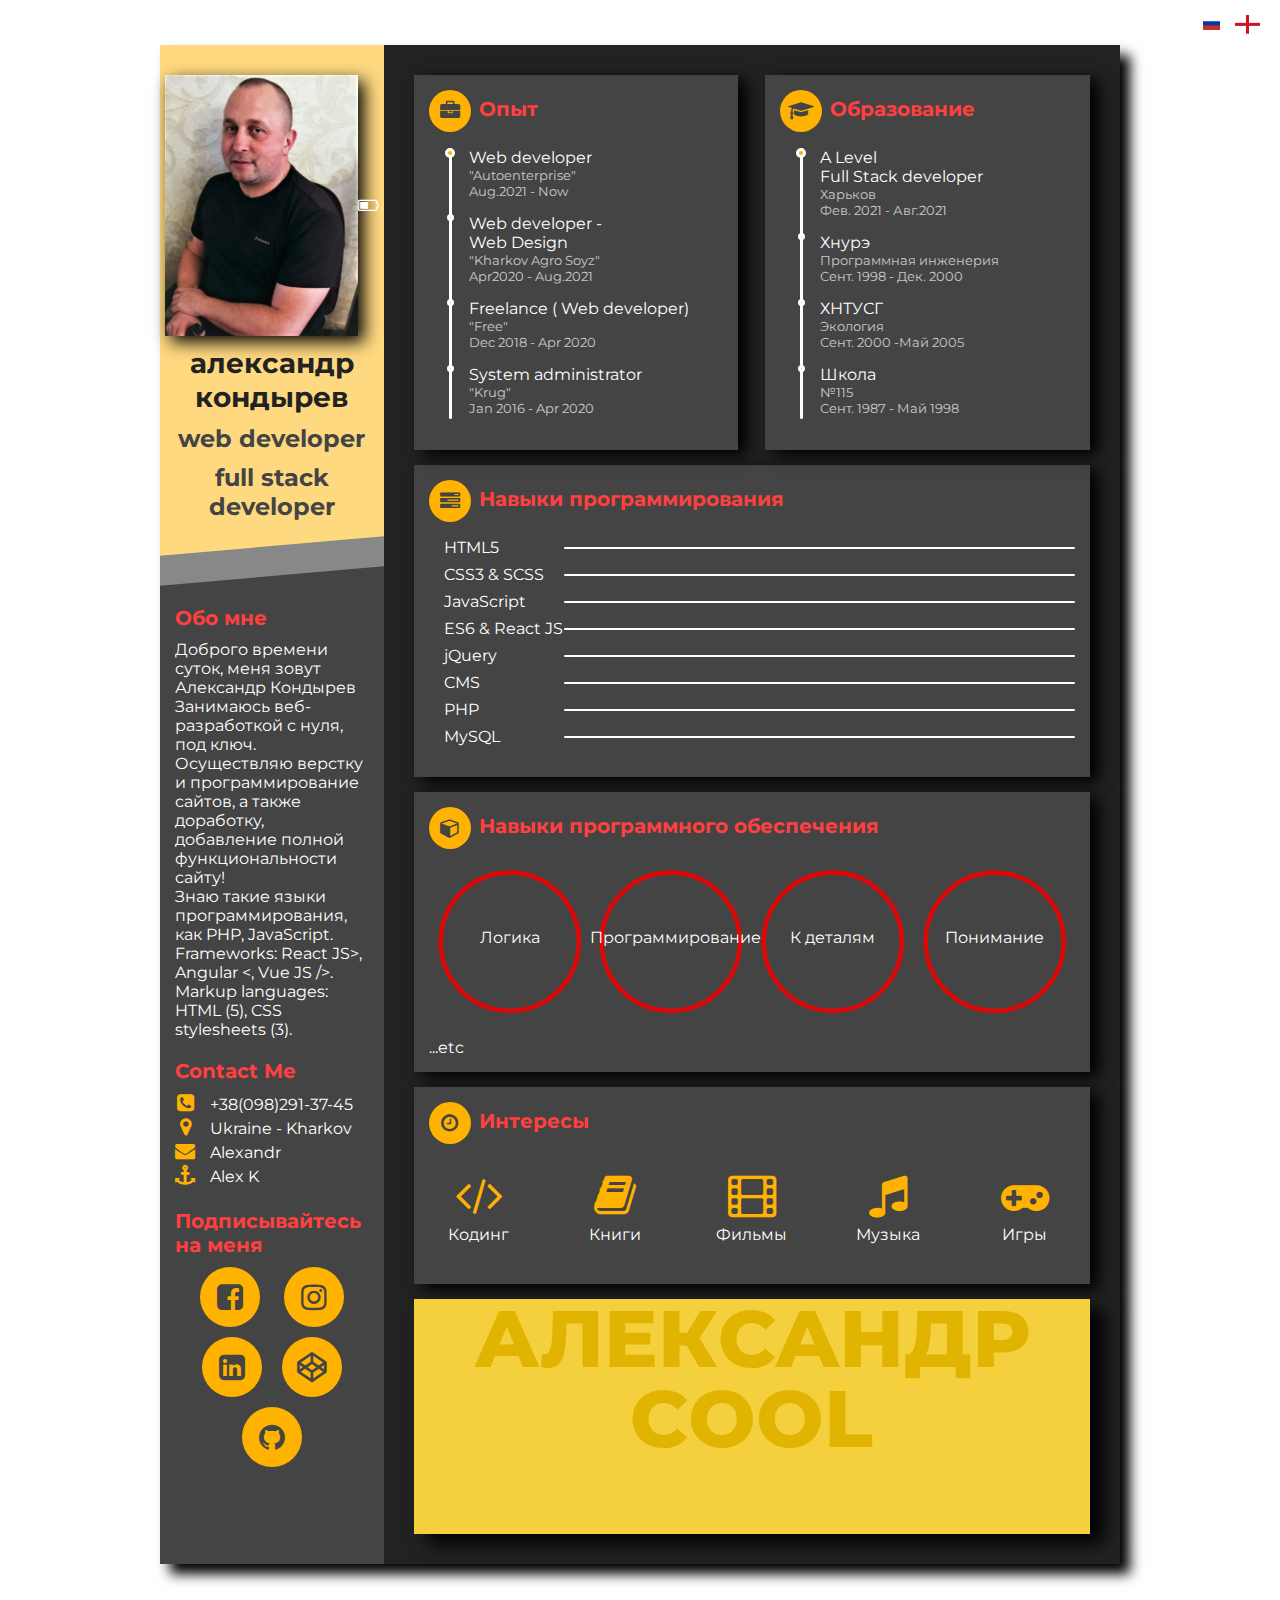
==== ru.html @ eabd2a56 "save" ====
<!DOCTYPE html>
<html lang="ru">
<head>
    <meta charset="UTF-8">
    <meta name="viewport" content="width=device-width, initial-scale=1.0">
    <link rel="stylesheet" href="style.css">
    <title>Resume</title>
    <script src="https://code.jquery.com/jquery-3.4.1.min.js" integrity="sha256-CSXorXvZcTkaix6Yvo6HppcZGetbYMGWSFlBw8HfCJo=" crossorigin="anonymous"></script>
</head>
<body>
  <div class="lang">
    <div class="language">
    <div class="ru "> <a href="ru.html"><svg xmlns="http://www.w3.org/2000/svg" id="flag-icon-css-ru" viewBox="0 0 640 480">
      <g fill-rule="evenodd" stroke-width="1pt">
        <path fill="#fff" d="M0 0h640v480H0z"/>
        <path fill="#0039a6" d="M0 160h640v320H0z"/>
        <path fill="#d52b1e" d="M0 320h640v160H0z"/>
      </g>
    </svg>ru</a></div>
    <div class="en"> <a href="index.html"><svg xmlns="http://www.w3.org/2000/svg" id="flag-icon-css-gb-eng" viewBox="0 0 640 480">
      <path fill="#fff" d="M0 0h640v480H0z"/>
      <path fill="#ce1124" d="M281.6 0h76.8v480h-76.8z"/>
      <path fill="#ce1124" d="M0 201.6h640v76.8H0z"/>
    </svg> en</a></div>
  </div>
  </div>
    <div class="resume">
        <div class="base">
          <div class="profile">
            <div class="photo">
              <img src="img/my photo.jpg" alt="">
              <i class="fa fa-battery-half" aria-hidden="true"></i>
            </div>
            <div class="info">
              <h1 class="name">Александр Кондырев</h1>
              <h2 class="job">Web developer</h2>
              <h2 class="job">Full Stack developer</h2>
            </div>
          </div>
          <div class="about">
            <h3>Обо мне</h3>Доброго времени суток, меня зовут Александр Кондырев
            Занимаюсь веб-разработкой с нуля, под ключ.
            Осуществляю верстку и программирование сайтов, а также доработку, добавление полной функциональности сайту!<br>
            Знаю такие языки программирования, как PHP, JavaScript.<br>
            Frameworks: React JS>, Angular <, Vue JS />.
            Markup languages: HTML (5), CSS stylesheets (3).
          </div>
          <div class="contact">
            <h3>Contact Me</h3>
            <div class="call"><a href="tel:80982913745"><i class="fa fa-phone-square" aria-hidden="true"></i><span>+38(098)291-37-45</span></a></div>
            <div class="address"><a href="https://www.google.com/maps/place/%D0%A0%D0%BE%D1%81%D1%82+%D0%A5%D0%BE%D0%BB%D0%BE%D0%B4%D0%BD%D0%BE%D0%B3%D0%BE%D1%80%D1%81%D0%BA%D0%B8%D0%B9/@49.9887131,36.2101151,13z/data=!4m13!1m7!3m6!1s0x4127a09f63ab0f8b:0x2d4c18681aa4be0a!2z0KXQsNGA0YzQutC-0LIsINCl0LDRgNGM0LrQvtCy0YHQutCw0Y8g0L7QsdC70LDRgdGC0Yw!3b1!8m2!3d49.9935!4d36.230383!3m4!1s0x4127a1b22db50aef:0x34bfd02b66ab038f!8m2!3d49.9849241!4d36.1866474"><i class="fa fa-map-marker" aria-hidden="true"></i><span>Ukraine - Kharkov</span></a>
            </div>
            <div class="email"><a href="mailto:alexanderkonorxv@gmail.com"><i class="fa fa-envelope" aria-hidden="true"></i><span>Alexandr</span></a></div>
            <div class="website"><a href="#" target="_blank"><i class="fa fa-anchor" aria-hidden="true"></i><span>Alex K</span></a></div>
          </div>
          <div class="follow">
            <h3>Подписывайтесь на меня</h3>
            <div class="box">
              <a href="https://www.facebook.com/mister.kondyrev/" target="_blank"><i class="fa fa-facebook-square" aria-hidden="true"></i></a>
              <a href="https://www.instagram.com/alexandrus.fox/" target="_blank"><i class="fa fa-instagram" aria-hidden="true"></i></a>
              <!--<a href="https://www.pinterest.com/astronaomical/" target="_blank"><i class="fab fa-pinterest"></i></a>-->
              <a href="https://www.linkedin.com/in/alexandr-kondyriev/" target="_blank"><i class="fa fa-linkedin-square" aria-hidden="true"></i>
              <a href="https://codepen.io/alex-158" target="_blank"><i class="fa fa-codepen" aria-hidden="true"></i></a>
              <a href="https://github.com/Alex-158" target="_blank"><i class="fa fa-github" aria-hidden="true"></i></a>
            </div>
          </div>
        </div>
        <div class="func">
          <div class="work">
            <h3><i class="fa fa-briefcase"></i>Опыт</h3>
            <ul>
              <li><span>Web developer</span><small>"Autoenterprise"</small><small>Aug.2021 - Now</small></li> 
              <li><span>Web developer -<br>Web Design</span><small>"Kharkov Agro Soyz"</small><small>Apr2020 - Aug.2021</small></li>
              <li><span>Freelance ( Web developer)</span><small>"Free"</small><small>Dec 2018 - Apr 2020</small></li>
              <li><span>System administrator</span><small>"Krug"</small><small>Jan 2016 - Apr 2020</small></li>
            </ul>
          </div>
          <div class="edu">
            <h3><i class="fa fa-graduation-cap"></i>Образование</h3>
            <ul>
              <li><span>A Level<br>Full Stack developer</span><small>Харьков</small><small>Фев. 2021 - Авг.2021</small></li>
              <li><span>Хнурэ</span><small>Программная инженерия</small><small>Сент. 1998 - Дек. 2000</small></li>
              <li><span>ХНТУСГ</span><small>Экология</small><small>Сент. 2000 -Май 2005</small></li>
              <li><span> Школа</span><small>№115</small><small>Сент. 1987 - Май 1998</small></li>
            </ul>
          </div>
          <div class="skills-prog">
            <h3><i class="fa fa-tasks" aria-hidden="true"></i>Навыки программирования</h3>
            <ul>
              <li data-percent="95"><span>HTML5</span>
                <div class="skills-bar">
                  <div class="bar"></div>
                </div>
              </li>
              <li data-percent="90"><span>CSS3 & SCSS</span>
                <div class="skills-bar">
                  <div class="bar"></div>
                </div>
              </li>
              <li data-percent="55"><span>JavaScript</span>
                <div class="skills-bar">
                  <div class="bar"></div>
                </div>
              </li>
              <li data-percent="50"><span> ES6 & React JS</span>
                <div class="skills-bar">
                  <div class="bar"></div>
                </div>
              </li>
              <li data-percent="45"><span>jQuery</span>
                <div class="skills-bar">
                  <div class="bar"></div>
                </div>
              </li>
              <li data-percent="40"><span>CMS</span>
                <div class="skills-bar">
                  <div class="bar"></div>
                </div>
              </li>
              <li data-percent="35"><span>PHP</span>
                <div class="skills-bar">
                  <div class="bar"></div>
                </div>
              </li>
              <li data-percent="30"><span>MySQL</span>
                <div class="skills-bar">
                  <div class="bar"></div>
                </div>
              </li>
            </ul>
          </div>
          <div class="skills-soft">
            <h3><i class="fa fa-cube" aria-hidden="true"></i>Навыки программного обеспечения</h3>
            <ul>
              <li data-percent="92">
                <svg viewbox="0 0 100 100">
                  <circle cx="50" cy="50" r="45"></circle>
                  <circle class="cbar" cx="50" cy="50" r="45"></circle>
                </svg><span>Логика</span><small></small>
              </li>
              <li data-percent="85">
                <svg viewbox="0 0 100 100">
                  <circle cx="50" cy="50" r="45"></circle>
                  <circle class="cbar" cx="50" cy="50" r="45"></circle>
                </svg><span>Программирование</span><small></small>
              </li>
              <li data-percent="96">
                <svg viewbox="0 0 100 100">
                  <circle cx="50" cy="50" r="45"></circle>
                  <circle class="cbar" cx="50" cy="50" r="45"></circle>
                </svg><span> К деталям</span><small></small>
              </li>
              <li data-percent="99">
                <svg viewbox="0 0 100 100">
                  <circle cx="50" cy="50" r="45"></circle>
                  <circle class="cbar" cx="50" cy="50" r="45"></circle>
                </svg><span>Понимание</span><small></small>
              </li>
            </ul>
            ...etc
          </div>
          <div class="interests">
            <h3><i class="fa fa-clock-o" aria-hidden="true"></i>Интересы</h3>
            <div class="interests-items">
              <div class="art"><i class="fa fa-code" aria-hidden="true"></i><span>Кодинг</span></div>
              <div class="art"><i class="fa fa-book" aria-hidden="true"></i><span>Книги</span></div>
              <div class="movies"><i class="fa fa-film" aria-hidden="true"></i><span>Фильмы</span></div>
              <div class="music"><i class="fa fa-music" aria-hidden="true"></i><span>Музыка</span></div>
              <div class="games"><i class="fa fa-gamepad" aria-hidden="true"></i><span>Игры</span></div>
            </div>
          </div>
          <div class="canvas">
            <div class="words word-1">
              <span>А</span>
              <span>Л</span>
              <span>E</span>
              <span>К</span>
              <span>С</span>
              <span>A</span>
              <span>Н</span>
              <span>Д</span>
              <span>Р</span>
            </div>
            
            <!-- <div class="words word-2">
              <span>I</span>
              <span>S</span>
            </div> -->
            
            <div class="words word-3">
              <span>С</span>
              <span>O</span>
              <span>O</span>
              <span>L</span>
            </div>
          </div>
        
        </div>
      </div>
     
      <script src="index.js"></script>
    
</body>
</html>
---- style.css ----
@import url("https://fonts.googleapis.com/css?family=Montserrat");
@import url("https://netdna.bootstrapcdn.com/font-awesome/4.1.0/css/font-awesome.min.css");
:root{
--darkest-blue: #222;
--darker-blue: #444;
--dark-blue: #888;
--medium-blue: #CCC;
--light-blue: #DDD;
--lighter-blue: #5c6bc0;
--lightest-blue: #9fa8da;
--white: #FFF;
--black: #000;
--orange: #ffb300;
--yellow: #fdd835;
}


*,
*:before,
*:after {
  -webkit-box-sizing: inherit;
  -moz-box-sizing: inherit;
  box-sizing: inherit;
}

html,
body {
  -webkit-box-sizing: border-box;
  -moz-box-sizing: border-box;
  box-sizing: border-box;
  margin: 0;
  padding: 0;
  -webkit-transition: 0.5s;
  transition: 0.5s;
  background: var(--white);
  cursor: default;
  font-family: "Montserrat", sans-serif;
  font-size: 16px;
}

a {
  text-decoration: none;
  color: #fff;
  display: block;
  transition-duration: 0.3s;
}

ul {
  list-style-type: none;
  padding: 0;
}


h3 {
  color: #ff4040;
  margin: 10px 0;
  font-size: 1.25em;
}

.resume {
  width: 960px;
  background: var(--darkest-blue);
  color: var(--white);
  margin: 45px auto;
  box-shadow: 10px 10px 12px var(--black);
  position: relative;
  display: flex;
}
.resume .base,
.resume .func {
  box-sizing: border-box;
  float: left;
}
.resume .base > div,
.resume .func > div {
  padding-bottom: 10px;
}
.resume .base > div:last-of-type,
.resume .func > div:last-of-type {
  padding-bottom: 0;
}
.resume .base {
  width: 30%;
  padding: 30px 15px;
  background: var(--darker-blue);
  color: var(--white);
}
.resume .base .profile {
  background: #ffd980;
  padding: 30px 15px 40px 15px;
  margin: -30px -15px 45px -15px;
  position: relative;
  z-index: 2;
}
.resume .base .profile::after {
  content: "";
  position: absolute;
  background: var(--dark-blue);
  width: 100%;
  height: 30px;
  bottom: -15px;
  left: 0;
  transform: skewY(-5deg);
  z-index: -1;
}
.resume .base .profile .photo img {
  width: 100%;
  box-shadow: 6px 6px 16px black;
}
.resume .base .profile .photo {
  display: flex;
  justify-content: center;
  align-items: center;
}
.lang{
  display: flex;
  position: absolute;
  top: 15px;
  right: 20px;
}
.language{
 padding-left: 10px;
 display: flex;
}
.ru{
  padding-right: 15px;
}
.resume .base .profile .fa-rocket {
  font-size: 100px;
  text-align: center;
  margin: auto;
  color: var(--darker-blue);
}
.resume .base .profile .info {
  text-align: center;
  color: var(--white);
}
.resume .base .profile .info .name {
  margin-top: 10px;
  margin-bottom: 0;
  font-size: 1.75em;
  text-transform: lowercase;
  color: var(--darkest-blue);
}
.resume .base .profile .info .job {
  margin-top: 10px;
  margin-bottom: 0;
  font-size: 1.5em;
  text-transform: lowercase;
  color: var(--darker-blue);
}
.canvas{
  margin-top: 15px;
  background:#f4d03f;
  text-align: center;
  height: 235px;
  box-shadow: 14px 10px 17px black
}
.words {
  color: #e0b400;
  font-size: 0;
  font-weight: 800;
  line-height: 1;
}

.words span {
  font-size: 5rem;
  display: inline-block;
  animation: move 3s ease-in-out infinite;
}

@keyframes move {
  0% {
    transform: translate(-30%, 0);
  }
  50% {
    text-shadow: 0 25px 50px rgba(0, 0, 0, 0.75);
  }
  100% {
    transform: translate(30%, 0);
  }
}

.words span:nth-child(2) {
  animation-delay: 0.5s;
}

.words span:nth-child(3) {
  animation-delay: 1s;
}

.words span:nth-child(4) {
  animation-delay: 1.5s;
}

.words span:nth-child(5) {
  animation-delay: 2s;
}

.words span:nth-child(6) {
  animation-delay: 2.5s;
}

.words span:nth-child(7) {
  animation-delay: 3s;
}
.resume .base .contact div {
  line-height: 24px;
}
.resume .base .contact div a:hover {
  color: var(--yellow);
}
.resume .base .contact div a:hover span::after {
  width: 100%;
}
.resume .base .contact div:hover i {
  color: var(--yellow);
}
.resume .base .contact div i {
  color: var(--orange);
  width: 20px;
  height: 20px;
  font-size: 20px;
  text-align: center;
  margin-right: 15px;
  transition-duration: 0.3s;
}
.resume .base .contact div span {
  position: relative;
}
.resume .base .contact div span::after {
  content: "";
  position: absolute;
  background: var(--yellow);
  height: 1px;
  width: 0;
  bottom: 0;
  left: 0;
  transition-duration: 0.3s;
}
.resume .base .follow .box {
  text-align: center;
  vertical-align: middle;
}
.resume .base .follow .box a {
  display: inline-block;
  vertical-align: text-bottom;
}
.resume .base .follow .box a:hover i {
  background: var(--yellow);
  border-radius: 5px;
  transform: rotate(45deg) scale(0.8);
}
.resume .base .follow .box a:hover i::before {
  transform: rotate(-45deg) scale(1.5);
}
.resume .base .follow .box i {
  display: inline-block;
  font-size: 30px;
  background: var(--orange);
  width: 60px;
  height: 60px;
  border-radius: 50%;
  line-height: 60px;
  color: var(--darker-blue);
  margin: 0 10px 10px 10px;
  transition-duration: 0.3s;
}
.resume .base .follow .box i::before {
  transition-duration: 0.3s;
}
.resume .base .follow .box i.fa::before {
  display: block;
}
.resume .func {
  width: 100%;
  padding: 30px;
}
.resume .func:hover > div {
  transition-duration: 0.5s;
}
.resume .func:hover > div:hover h3 i {
  transform: scale(1.25);
}
.resume .func:hover > div:not(:hover) {
  opacity: 0.5;
}
.resume .func h3 {
  transition-duration: 0.3s;
  margin-top: 0;
}
.resume .func h3 i {
  color: var(--darker-blue);
  background: var(--orange);
  width: 42px;
  height: 42px;
  font-size: 20px;
  line-height: 42px;
  border-radius: 50%;
  text-align: center;
  vertical-align: middle;
  margin-right: 8px;
  transition-duration: 0.3s;
}
.resume .func .work,
.resume .func .edu {
  float: left;
}
.resume .func .work small,
.resume .func .edu small {
  display: block;
  opacity: 0.7;
}
.resume .func .work ul li,
.resume .func .edu ul li {
  position: relative;
  margin-left: 15px;
  padding-left: 25px;
  padding-bottom: 15px;
}
.resume .func .work ul li:hover::before,
.resume .func .edu ul li:hover::before {
  animation: circle 1.2s infinite;
}
.resume .func .work ul li:hover span,
.resume .func .edu ul li:hover span {
  color: var(--yellow);
}
@keyframes circle {
  from {
    box-shadow: 0 0 0 0px var(--yellow);
  }
  to {
    box-shadow: 0 0 0 6px rgba(255, 255, 255, 0);
  }
}
.resume .func .work ul li:first-of-type::before,
.resume .func .edu ul li:first-of-type::before {
  width: 10px;
  height: 10px;
  left: 1px;
}
.resume .func .work ul li:last-of-type,
.resume .func .edu ul li:last-of-type {
  padding-bottom: 3px;
}
.resume .func .work ul li:last-of-type::after,
.resume .func .edu ul li:last-of-type::after {
  border-radius: 1.5px;
}
.resume .func .work ul li::before,
.resume .func .work ul li::after,
.resume .func .edu ul li::before,
.resume .func .edu ul li::after {
  content: "";
  display: block;
  position: absolute;
}
.resume .func .work ul li::before,
.resume .func .edu ul li::before {
  width: 7px;
  height: 7px;
  border: 3px solid var(--white);
  background: var(--orange);
  border-radius: 50%;
  left: 3px;
  z-index: 1;
}
.resume .func .work ul li::after,
.resume .func .edu ul li::after {
  width: 3px;
  height: 100%;
  background: var(--white);
  left: 5px;
  top: 0;
}
.resume .func .work ul li span,
.resume .func .edu ul li span {
  transition-duration: 0.3s;
}
.resume .func .work {
  width: 48%;
  background: var(--darker-blue);
  padding: 15px;
  margin: 0 4% 15px 0;
  box-shadow: 9px 5px 15px black;
}
.resume .func .edu {
  width: 48%;
  background: var(--darker-blue);
  padding: 15px;
  box-shadow: 9px 5px 15px black;
}
.resume .func .skills-prog {
  clear: both;
  background: var(--darker-blue);
  padding: 15px;
  box-shadow: 9px 5px 15px black;
}
.resume .func .skills-prog ul {
  margin-left: 15px;
}
.resume .func .skills-prog ul li {
  margin-bottom: 8px;
  display: flex;
  align-items: center;
  transition-duration: 0.3s;
}
.resume .func .skills-prog ul li:hover {
  color: var(--yellow);
}
.resume .func .skills-prog ul li:hover .skills-bar .bar {
  background: var(--yellow);
  box-shadow: 0 0 0 1px var(--yellow);
}
.resume .func .skills-prog ul li span {
  display: block;
  width: 120px;
}
.resume .func .skills-prog ul li .skills-bar {
  background: var(--white);
  height: 2px;
  width: calc(100% - 120px);
  position: relative;
  border-radius: 2px;
}
.resume .func .skills-prog ul li .skills-bar .bar {
  position: absolute;
  top: -1px;
  height: 4px;
  background: var(--orange);
  box-shadow: 0 0 0 var(--orange);
  border-radius: 5px;
}
.resume .func .skills-soft {
  clear: both;
  background: var(--darker-blue);
  padding: 15px;
  margin: 15px 0 0;
  box-shadow: 9px 5px 15px black;
}
.resume .func .skills-soft ul {
  display: flex;
  justify-content: space-between;
  text-align: center;
}
.resume .func .skills-soft ul li {
  position: relative;
}
.resume .func .skills-soft ul li:hover svg .cbar {
  stroke: var(--yellow);
  stroke-width: 4px;
}
.resume .func .skills-soft ul li:hover span,
.resume .func .skills-soft ul li:hover small {
  transform: scale(1.2);
}
.resume .func .skills-soft ul li svg {
  width: 95%;
  fill: transparent;
  transform: rotate(-90deg);
}
.resume .func .skills-soft ul li svg circle {
  stroke-width: 1px;
  stroke: var(--white);
}
.resume .func .skills-soft ul li svg .cbar {
  stroke-width: 3px;
  stroke: #dc0808;
  stroke-linecap: round;
}
.resume .func .skills-soft ul li span,
.resume .func .skills-soft ul li small {
  position: absolute;
  display: block;
  width: 100%;
  top: 52%;
  transition-duration: 0.3s;
}
.resume .func .skills-soft ul li span {
  top: 40%;
}
.resume .func .interests {
  background: var(--darker-blue);
  margin: 15px 0 0;
  padding: 15px;
  box-shadow: 9px 5px 15px black;
}
.resume .func .interests-items {
  box-sizing: border-box;
  padding: 0 0 15px;
  width: 100%;
  text-align: center;
  display: flex;
  justify-content: space-between;
}
.resume .func .interests-items div {
  display: flex;
  flex-direction: column;
  justify-content: center;
  align-items: center;
  width: 100px;
  height: 100px;
  border-radius: 50%;
}
.resume .func .interests-items div:hover i {
  transform: scale(1.2);
}
.resume .func .interests-items div:hover span {
  color: var(--yellow);
  transition-duration: 0.3s;
}
.resume .func .interests-items div i {
  font-size: 45px;
  width: 60px;
  height: 60px;
  line-height: 60px;
  color: var(--orange);
  transition-duration: 0.3s;
}
.resume .func .interests-items div span {
  display: block;
}
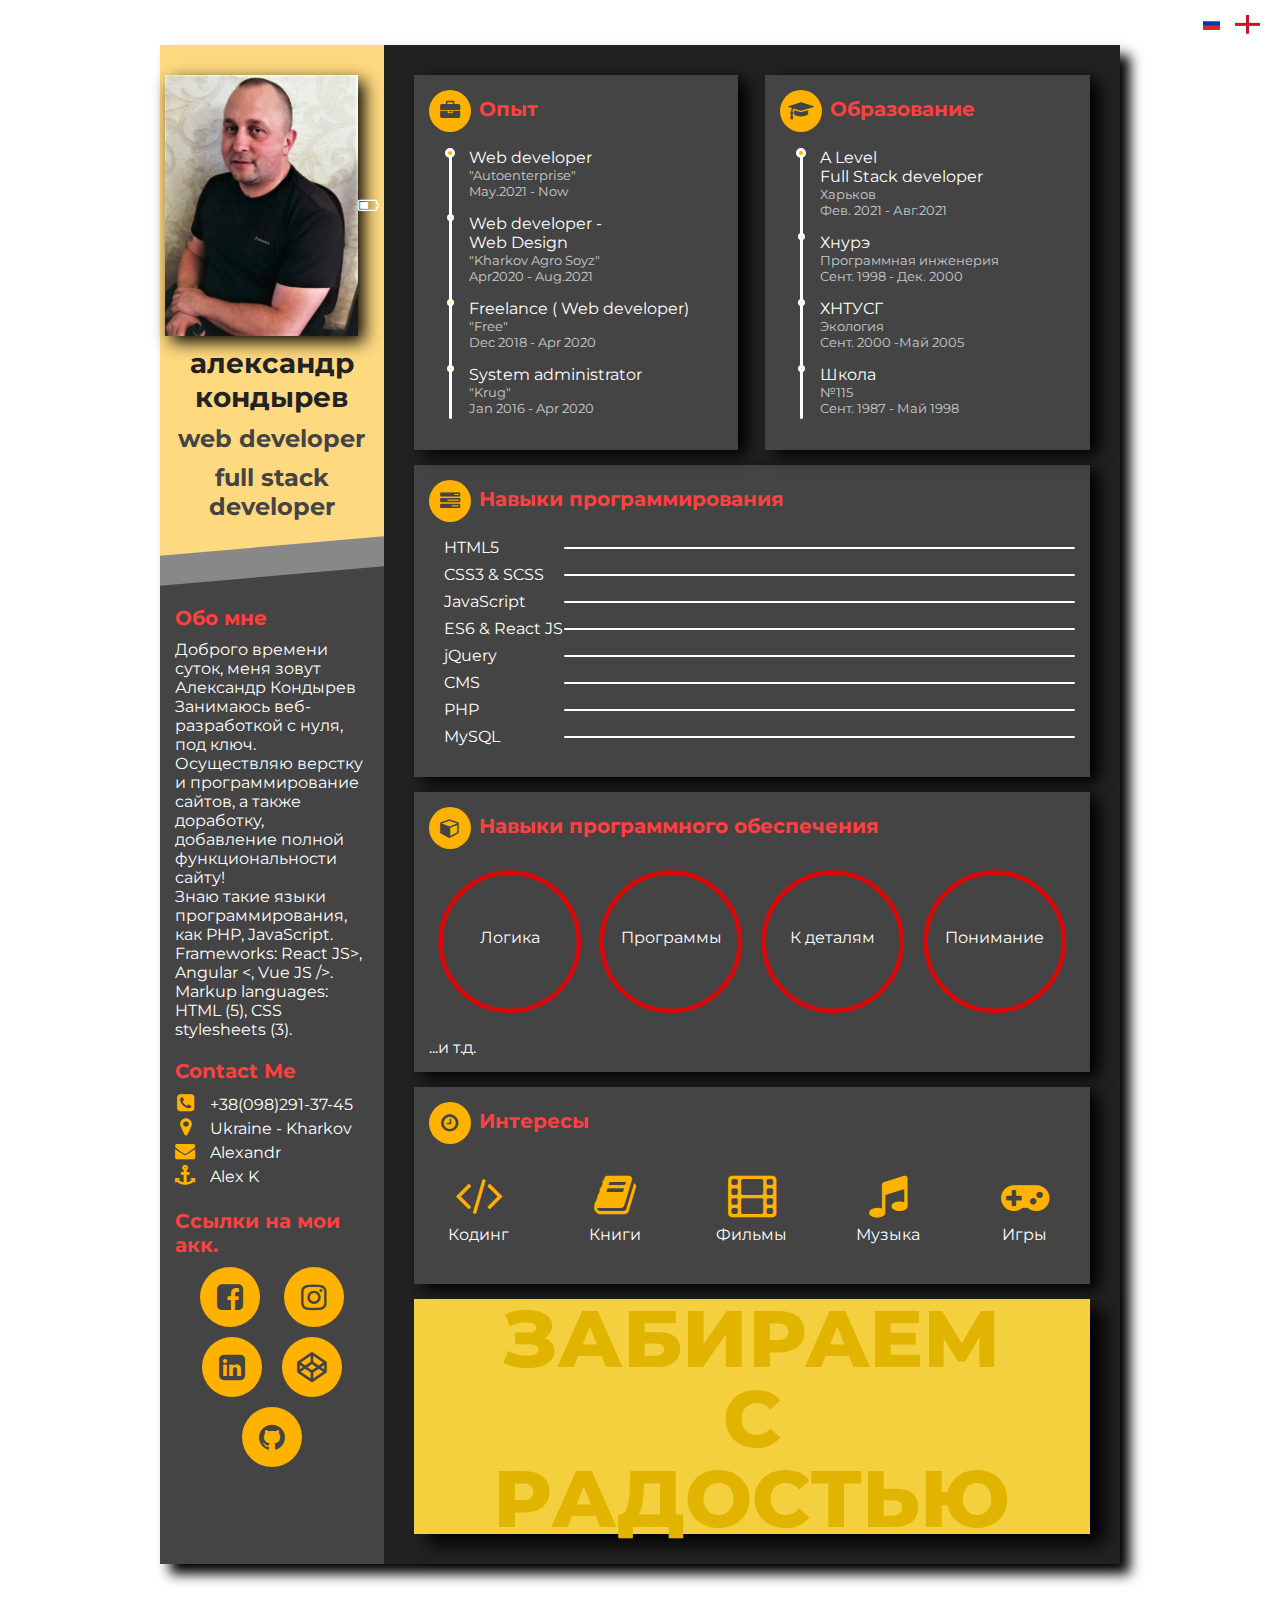
==== commit 52f65283: "modified" ====
--- a/ru.html
+++ b/ru.html
@@ -10,7 +10,7 @@
 <body>
   <div class="lang">
     <div class="language">
-    <div class="ru "> <a href="ru.html"><svg xmlns="http://www.w3.org/2000/svg" id="flag-icon-css-ru" viewBox="0 0 640 480">
+    <div class="ru "> <a href="#"><svg xmlns="http://www.w3.org/2000/svg" id="flag-icon-css-ru" viewBox="0 0 640 480">
       <g fill-rule="evenodd" stroke-width="1pt">
         <path fill="#fff" d="M0 0h640v480H0z"/>
         <path fill="#0039a6" d="M0 160h640v320H0z"/>
@@ -54,7 +54,7 @@
             <div class="website"><a href="#" target="_blank"><i class="fa fa-anchor" aria-hidden="true"></i><span>Alex K</span></a></div>
           </div>
           <div class="follow">
-            <h3>Подписывайтесь на меня</h3>
+            <h3>Ссылки на мои акк.</h3>
             <div class="box">
               <a href="https://www.facebook.com/mister.kondyrev/" target="_blank"><i class="fa fa-facebook-square" aria-hidden="true"></i></a>
               <a href="https://www.instagram.com/alexandrus.fox/" target="_blank"><i class="fa fa-instagram" aria-hidden="true"></i></a>
@@ -69,7 +69,7 @@
           <div class="work">
             <h3><i class="fa fa-briefcase"></i>Опыт</h3>
             <ul>
-              <li><span>Web developer</span><small>"Autoenterprise"</small><small>Aug.2021 - Now</small></li> 
+              <li><span>Web developer</span><small>"Autoenterprise"</small><small>May.2021 - Now</small></li> 
               <li><span>Web developer -<br>Web Design</span><small>"Kharkov Agro Soyz"</small><small>Apr2020 - Aug.2021</small></li>
               <li><span>Freelance ( Web developer)</span><small>"Free"</small><small>Dec 2018 - Apr 2020</small></li>
               <li><span>System administrator</span><small>"Krug"</small><small>Jan 2016 - Apr 2020</small></li>
@@ -102,12 +102,12 @@
                   <div class="bar"></div>
                 </div>
               </li>
-              <li data-percent="50"><span> ES6 & React JS</span>
-                <div class="skills-bar">
-                  <div class="bar"></div>
-                </div>
-              </li>
-              <li data-percent="45"><span>jQuery</span>
+              <li data-percent="60"><span> ES6 & React JS</span>
+                <div class="skills-bar">
+                  <div class="bar"></div>
+                </div>
+              </li>
+              <li data-percent="40"><span>jQuery</span>
                 <div class="skills-bar">
                   <div class="bar"></div>
                 </div>
@@ -142,7 +142,7 @@
                 <svg viewbox="0 0 100 100">
                   <circle cx="50" cy="50" r="45"></circle>
                   <circle class="cbar" cx="50" cy="50" r="45"></circle>
-                </svg><span>Программирование</span><small></small>
+                </svg><span>Программы</span><small></small>
               </li>
               <li data-percent="96">
                 <svg viewbox="0 0 100 100">
@@ -157,7 +157,7 @@
                 </svg><span>Понимание</span><small></small>
               </li>
             </ul>
-            ...etc
+            ...и т.д.
           </div>
           <div class="interests">
             <h3><i class="fa fa-clock-o" aria-hidden="true"></i>Интересы</h3>
@@ -171,27 +171,29 @@
           </div>
           <div class="canvas">
             <div class="words word-1">
+              <span>З</span>
               <span>А</span>
-              <span>Л</span>
-              <span>E</span>
-              <span>К</span>
+              <span>Б</span>
+              <span>И</span>
+              <span>Р</span>
+              <span>A</span>
+              <span>Е</span>
+              <span>М</span>
+            </div>
+            
+             <div class="words word-2">
               <span>С</span>
-              <span>A</span>
-              <span>Н</span>
-              <span>Д</span>
-              <span>Р</span>
-            </div>
-            
-            <!-- <div class="words word-2">
-              <span>I</span>
-              <span>S</span>
-            </div> -->
+            </div> 
             
             <div class="words word-3">
+              <span>Р</span>
+              <span>А</span>
+              <span>Д</span>
+              <span>О</span>
               <span>С</span>
-              <span>O</span>
-              <span>O</span>
-              <span>L</span>
+              <span>Т</span>
+              <span>Ь</span>
+              <span>Ю</span>
             </div>
           </div>
         
